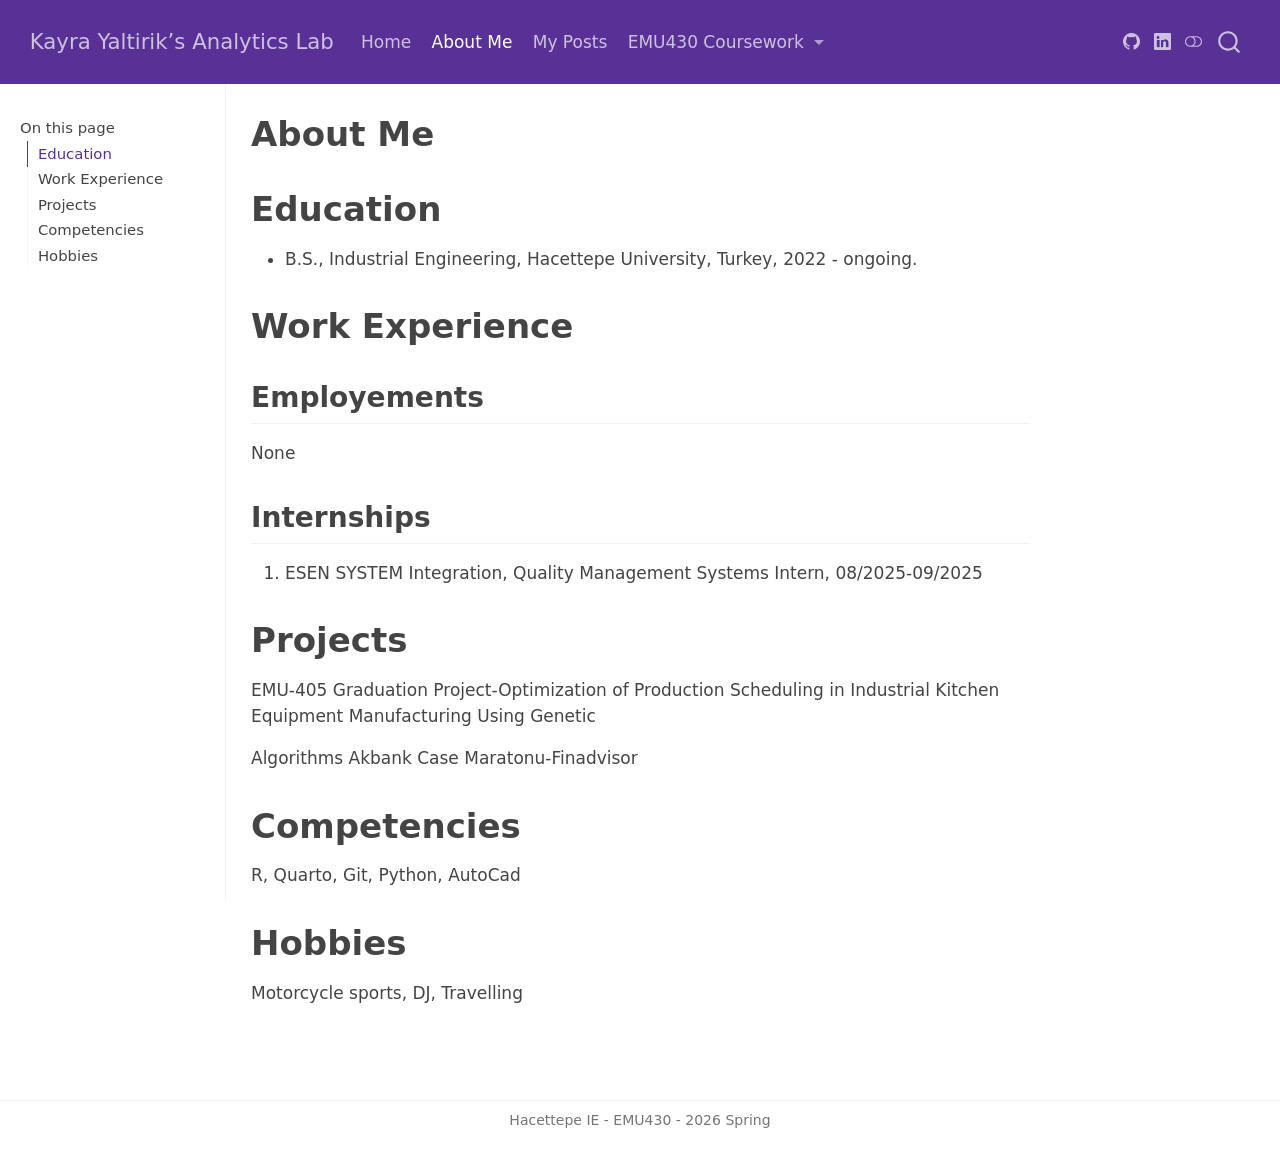
==== docs/about.html @ 05ad94b1 "değişiklik 1" ====
<!DOCTYPE html>
<html xmlns="http://www.w3.org/1999/xhtml" lang="en" xml:lang="en"><head>

<meta charset="utf-8">
<meta name="generator" content="quarto-1.9.27">

<meta name="viewport" content="width=device-width, initial-scale=1.0, user-scalable=yes">


<title>About Me – Kayra Yaltirik’s Analytics Lab</title>
<style>
/* Default styles provided by pandoc.
** See https://pandoc.org/MANUAL.html#variables-for-html for config info.
*/
code{white-space: pre-wrap;}
span.smallcaps{font-variant: small-caps;}
div.columns{display: flex; gap: min(4vw, 1.5em);}
div.column{flex: auto; overflow-x: auto;}
div.hanging-indent{margin-left: 1.5em; text-indent: -1.5em;}
ul.task-list{list-style: none;}
ul.task-list li input[type="checkbox"] {
  width: 0.8em;
  margin: 0 0.8em 0.2em -1em; /* quarto-specific, see https://github.com/quarto-dev/quarto-cli/issues/4556 */ 
  vertical-align: middle;
}
</style>


<script src="site_libs/quarto-nav/quarto-nav.js"></script>
<script src="site_libs/quarto-nav/headroom.min.js"></script>
<script src="site_libs/clipboard/clipboard.min.js"></script>
<script src="site_libs/quarto-search/autocomplete.umd.js"></script>
<script src="site_libs/quarto-search/fuse.min.js"></script>
<script src="site_libs/quarto-search/quarto-search.js"></script>
<meta name="quarto:offset" content="./">
<script src="site_libs/quarto-html/quarto.js" type="module"></script>
<script src="site_libs/quarto-html/tabsets/tabsets.js" type="module"></script>
<script src="site_libs/quarto-html/popper.min.js"></script>
<script src="site_libs/quarto-html/tippy.umd.min.js"></script>
<script src="site_libs/quarto-html/anchor.min.js"></script>
<link href="site_libs/quarto-html/tippy.css" rel="stylesheet">
<link href="site_libs/quarto-html/quarto-syntax-highlighting-adfb2833bc15652ec5881dc6381ea988.css" rel="stylesheet" class="quarto-color-scheme" id="quarto-text-highlighting-styles">
<link href="site_libs/quarto-html/quarto-syntax-highlighting-dark-60eb8141d3f50090c0f52d36a83ed331.css" rel="stylesheet" class="quarto-color-scheme quarto-color-alternate" id="quarto-text-highlighting-styles">
<link href="site_libs/quarto-html/quarto-syntax-highlighting-adfb2833bc15652ec5881dc6381ea988.css" rel="stylesheet" class="quarto-color-scheme-extra" id="quarto-text-highlighting-styles">
<script src="site_libs/bootstrap/bootstrap.min.js"></script>
<link href="site_libs/bootstrap/bootstrap-icons.css" rel="stylesheet">
<link href="site_libs/bootstrap/bootstrap-6598461ff1bf7084bf14536e9c45f7d7.min.css" rel="stylesheet" append-hash="true" class="quarto-color-scheme" id="quarto-bootstrap" data-mode="light">
<link href="site_libs/bootstrap/bootstrap-dark-7228469e8177cf19fa3481c50c5a92b0.min.css" rel="stylesheet" append-hash="true" class="quarto-color-scheme quarto-color-alternate" id="quarto-bootstrap" data-mode="dark">
<link href="site_libs/bootstrap/bootstrap-6598461ff1bf7084bf14536e9c45f7d7.min.css" rel="stylesheet" append-hash="true" class="quarto-color-scheme-extra" id="quarto-bootstrap" data-mode="light">
<script id="quarto-search-options" type="application/json">{
  "location": "navbar",
  "copy-button": false,
  "collapse-after": 3,
  "panel-placement": "end",
  "type": "overlay",
  "limit": 50,
  "keyboard-shortcut": [
    "f",
    "/",
    "s"
  ],
  "show-item-context": false,
  "language": {
    "search-no-results-text": "No results",
    "search-matching-documents-text": "matching documents",
    "search-copy-link-title": "Copy link to search",
    "search-hide-matches-text": "Hide additional matches",
    "search-more-match-text": "more match in this document",
    "search-more-matches-text": "more matches in this document",
    "search-clear-button-title": "Clear",
    "search-text-placeholder": "",
    "search-detached-cancel-button-title": "Cancel",
    "search-submit-button-title": "Submit",
    "search-label": "Search"
  }
}</script>


<link rel="stylesheet" href="styles.css">
</head>

<body class="docked nav-fixed quarto-light"><script id="quarto-html-before-body" type="application/javascript">
    const toggleBodyColorMode = (bsSheetEl) => {
      const mode = bsSheetEl.getAttribute("data-mode");
      const bodyEl = window.document.querySelector("body");
      if (mode === "dark") {
        bodyEl.classList.add("quarto-dark");
        bodyEl.classList.remove("quarto-light");
      } else {
        bodyEl.classList.add("quarto-light");
        bodyEl.classList.remove("quarto-dark");
      }
    }
    const toggleBodyColorPrimary = () => {
      const bsSheetEl = window.document.querySelector("link#quarto-bootstrap:not([rel=disabled-stylesheet])");
      if (bsSheetEl) {
        toggleBodyColorMode(bsSheetEl);
      }
    }
    const setColorSchemeToggle = (alternate) => {
      const toggles = window.document.querySelectorAll('.quarto-color-scheme-toggle');
      for (let i=0; i < toggles.length; i++) {
        const toggle = toggles[i];
        if (toggle) {
          if (alternate) {
            toggle.classList.add("alternate");
          } else {
            toggle.classList.remove("alternate");
          }
        }
      }
    };
    const toggleColorMode = (alternate) => {
      // Switch the stylesheets
      const primaryStylesheets = window.document.querySelectorAll('link.quarto-color-scheme:not(.quarto-color-alternate)');
      const alternateStylesheets = window.document.querySelectorAll('link.quarto-color-scheme.quarto-color-alternate');
      manageTransitions('#quarto-margin-sidebar .nav-link', false);
      if (alternate) {
        // note: dark is layered on light, we don't disable primary!
        enableStylesheet(alternateStylesheets);
        for (const sheetNode of alternateStylesheets) {
          if (sheetNode.id === "quarto-bootstrap") {
            toggleBodyColorMode(sheetNode);
          }
        }
      } else {
        disableStylesheet(alternateStylesheets);
        enableStylesheet(primaryStylesheets)
        toggleBodyColorPrimary();
      }
      manageTransitions('#quarto-margin-sidebar .nav-link', true);
      // Switch the toggles
      setColorSchemeToggle(alternate)
      // Hack to workaround the fact that safari doesn't
      // properly recolor the scrollbar when toggling (#1455)
      if (navigator.userAgent.indexOf('Safari') > 0 && navigator.userAgent.indexOf('Chrome') == -1) {
        manageTransitions("body", false);
        window.scrollTo(0, 1);
        setTimeout(() => {
          window.scrollTo(0, 0);
          manageTransitions("body", true);
        }, 40);
      }
    }
    const disableStylesheet = (stylesheets) => {
      for (let i=0; i < stylesheets.length; i++) {
        const stylesheet = stylesheets[i];
        stylesheet.rel = 'disabled-stylesheet';
      }
    }
    const enableStylesheet = (stylesheets) => {
      for (let i=0; i < stylesheets.length; i++) {
        const stylesheet = stylesheets[i];
        if(stylesheet.rel !== 'stylesheet') { // for Chrome, which will still FOUC without this check
          stylesheet.rel = 'stylesheet';
        }
      }
    }
    const manageTransitions = (selector, allowTransitions) => {
      const els = window.document.querySelectorAll(selector);
      for (let i=0; i < els.length; i++) {
        const el = els[i];
        if (allowTransitions) {
          el.classList.remove('notransition');
        } else {
          el.classList.add('notransition');
        }
      }
    }
    const isFileUrl = () => {
      return window.location.protocol === 'file:';
    }
    const hasAlternateSentinel = () => {
      let styleSentinel = getColorSchemeSentinel();
      if (styleSentinel !== null) {
        return styleSentinel === "alternate";
      } else {
        return false;
      }
    }
    const setStyleSentinel = (alternate) => {
      const value = alternate ? "alternate" : "default";
      if (!isFileUrl()) {
        window.localStorage.setItem("quarto-color-scheme", value);
      } else {
        localAlternateSentinel = value;
      }
    }
    const getColorSchemeSentinel = () => {
      if (!isFileUrl()) {
        const storageValue = window.localStorage.getItem("quarto-color-scheme");
        return storageValue != null ? storageValue : localAlternateSentinel;
      } else {
        return localAlternateSentinel;
      }
    }
    const toggleGiscusIfUsed = (isAlternate, darkModeDefault) => {
      const baseTheme = document.querySelector('#giscus-base-theme')?.value ?? 'light';
      const alternateTheme = document.querySelector('#giscus-alt-theme')?.value ?? 'dark';
      let newTheme = '';
      if(authorPrefersDark) {
        newTheme = isAlternate ? baseTheme : alternateTheme;
      } else {
        newTheme = isAlternate ? alternateTheme : baseTheme;
      }
      const changeGiscusTheme = () => {
        // From: https://github.com/giscus/giscus/issues/336
        const sendMessage = (message) => {
          const iframe = document.querySelector('iframe.giscus-frame');
          if (!iframe) return;
          iframe.contentWindow.postMessage({ giscus: message }, 'https://giscus.app');
        }
        sendMessage({
          setConfig: {
            theme: newTheme
          }
        });
      }
      const isGiscussLoaded = window.document.querySelector('iframe.giscus-frame') !== null;
      if (isGiscussLoaded) {
        changeGiscusTheme();
      }
    };
    const authorPrefersDark = false;
    const darkModeDefault = authorPrefersDark;
      document.querySelector('link#quarto-text-highlighting-styles.quarto-color-scheme-extra').rel = 'disabled-stylesheet';
      document.querySelector('link#quarto-bootstrap.quarto-color-scheme-extra').rel = 'disabled-stylesheet';
    let localAlternateSentinel = darkModeDefault ? 'alternate' : 'default';
    // Dark / light mode switch
    window.quartoToggleColorScheme = () => {
      // Read the current dark / light value
      let toAlternate = !hasAlternateSentinel();
      toggleColorMode(toAlternate);
      setStyleSentinel(toAlternate);
      toggleGiscusIfUsed(toAlternate, darkModeDefault);
      window.dispatchEvent(new Event('resize'));
    };
    // Switch to dark mode if need be
    if (hasAlternateSentinel()) {
      toggleColorMode(true);
    } else {
      toggleColorMode(false);
    }
  </script>

<div id="quarto-search-results"></div>
  <header id="quarto-header" class="headroom fixed-top">
    <nav class="navbar navbar-expand-lg " data-bs-theme="dark">
      <div class="navbar-container container-fluid">
      <div class="navbar-brand-container mx-auto">
    <a class="navbar-brand" href="./index.html">
    <span class="navbar-title">Kayra Yaltirik’s Analytics Lab</span>
    </a>
  </div>
            <div id="quarto-search" class="" title="Search"></div>
          <button class="navbar-toggler" type="button" data-bs-toggle="collapse" data-bs-target="#navbarCollapse" aria-controls="navbarCollapse" role="menu" aria-expanded="false" aria-label="Toggle navigation" onclick="if (window.quartoToggleHeadroom) { window.quartoToggleHeadroom(); }">
  <span class="navbar-toggler-icon"></span>
</button>
          <div class="collapse navbar-collapse" id="navbarCollapse">
            <ul class="navbar-nav navbar-nav-scroll me-auto">
  <li class="nav-item">
    <a class="nav-link" href="./index.html"> 
<span class="menu-text">Home</span></a>
  </li>  
  <li class="nav-item">
    <a class="nav-link active" href="./about.html" aria-current="page"> 
<span class="menu-text">About Me</span></a>
  </li>  
  <li class="nav-item">
    <a class="nav-link" href="./posts.html"> 
<span class="menu-text">My Posts</span></a>
  </li>  
  <li class="nav-item dropdown ">
    <a class="nav-link dropdown-toggle" href="#" id="nav-menu-emu430-coursework" role="link" data-bs-toggle="dropdown" aria-expanded="false">
 <span class="menu-text">EMU430 Coursework</span>
    </a>
    <ul class="dropdown-menu" aria-labelledby="nav-menu-emu430-coursework">    
        <li>
    <a class="dropdown-item" href="./assignments.html">
 <span class="dropdown-text">Assignments</span></a>
  </li>  
        <li>
    <a class="dropdown-item" href="./project.html">
 <span class="dropdown-text">Project</span></a>
  </li>  
    </ul>
  </li>
</ul>
          </div> <!-- /navcollapse -->
            <div class="quarto-navbar-tools tools-wide">
    <a href="https://github.com/kayrayltrk" title="" class="quarto-navigation-tool px-1" aria-label=""><i class="bi bi-github"></i></a>
    <a href="./www.linkedin.com/in/kayrayaltirik" title="" class="quarto-navigation-tool px-1" aria-label=""><i class="bi bi-linkedin"></i></a>
  <a href="" class="quarto-color-scheme-toggle quarto-navigation-tool  px-1" onclick="window.quartoToggleColorScheme(); return false;" title="Toggle dark mode"><i class="bi"></i></a>
</div>
      </div> <!-- /container-fluid -->
    </nav>
</header>
<!-- content -->
<div id="quarto-content" class="quarto-container page-columns page-rows-contents page-layout-article page-navbar">
<!-- sidebar -->
  <nav id="quarto-sidebar" class="sidebar collapse collapse-horizontal quarto-sidebar-collapse-item sidebar-navigation docked overflow-auto">
    <nav id="TOC" role="doc-toc" class="toc-active">
    <h2 id="toc-title">On this page</h2>
   
  <ul>
  <li><a href="#education" id="toc-education" class="nav-link active" data-scroll-target="#education">Education</a></li>
  <li><a href="#work-experience" id="toc-work-experience" class="nav-link" data-scroll-target="#work-experience">Work Experience</a>
  <ul class="collapse">
  <li><a href="#employements" id="toc-employements" class="nav-link" data-scroll-target="#employements">Employements</a></li>
  <li><a href="#internships" id="toc-internships" class="nav-link" data-scroll-target="#internships">Internships</a></li>
  </ul></li>
  <li><a href="#projects" id="toc-projects" class="nav-link" data-scroll-target="#projects">Projects</a></li>
  <li><a href="#competencies" id="toc-competencies" class="nav-link" data-scroll-target="#competencies">Competencies</a></li>
  <li><a href="#hobbies" id="toc-hobbies" class="nav-link" data-scroll-target="#hobbies">Hobbies</a></li>
  </ul>
</nav>
</nav>
<div id="quarto-sidebar-glass" class="quarto-sidebar-collapse-item" data-bs-toggle="collapse" data-bs-target=".quarto-sidebar-collapse-item"></div>
<!-- margin-sidebar -->
    <div id="quarto-margin-sidebar" class="sidebar margin-sidebar zindex-bottom">
    </div>
<!-- main -->
<main class="content" id="quarto-document-content">


<header id="title-block-header" class="quarto-title-block default">
<div class="quarto-title">
<h1 class="title">About Me</h1>
</div>



<div class="quarto-title-meta">

    
  
    
  </div>
  


</header>


<section id="education" class="level1">
<h1>Education</h1>
<ul>
<li>B.S., Industrial Engineering, Hacettepe University, Turkey, 2022 - ongoing.</li>
</ul>
</section>
<section id="work-experience" class="level1">
<h1>Work Experience</h1>
<section id="employements" class="level2">
<h2 class="anchored" data-anchor-id="employements">Employements</h2>
<p>None</p>
</section>
<section id="internships" class="level2">
<h2 class="anchored" data-anchor-id="internships">Internships</h2>
<ol type="1">
<li>ESEN SYSTEM Integration, Quality Management Systems Intern, 08/2025-09/2025</li>
</ol>
</section>
</section>
<section id="projects" class="level1">
<h1>Projects</h1>
<p>EMU-405 Graduation Project-Optimization of Production Scheduling in Industrial Kitchen Equipment Manufacturing Using Genetic</p>
<p>Algorithms Akbank Case Maratonu-Finadvisor</p>
</section>
<section id="competencies" class="level1">
<h1>Competencies</h1>
<p>R, Quarto, Git, Python, AutoCad</p>
</section>
<section id="hobbies" class="level1">
<h1>Hobbies</h1>
<p>Motorcycle sports, DJ, Travelling</p>


</section>

<a onclick="window.scrollTo(0, 0); return false;" role="button" id="quarto-back-to-top"><i class="bi bi-arrow-up"></i> Back to top</a></main> <!-- /main -->
<script id="quarto-html-after-body" type="application/javascript">
  window.document.addEventListener("DOMContentLoaded", function (event) {
    // Ensure there is a toggle, if there isn't float one in the top right
    if (window.document.querySelector('.quarto-color-scheme-toggle') === null) {
      const a = window.document.createElement('a');
      a.classList.add('top-right');
      a.classList.add('quarto-color-scheme-toggle');
      a.href = "";
      a.onclick = function() { try { window.quartoToggleColorScheme(); } catch {} return false; };
      const i = window.document.createElement("i");
      i.classList.add('bi');
      a.appendChild(i);
      window.document.body.appendChild(a);
    }
    setColorSchemeToggle(hasAlternateSentinel())
    const icon = "";
    const anchorJS = new window.AnchorJS();
    anchorJS.options = {
      placement: 'right',
      icon: icon
    };
    anchorJS.add('.anchored');
    const isCodeAnnotation = (el) => {
      for (const clz of el.classList) {
        if (clz.startsWith('code-annotation-')) {                     
          return true;
        }
      }
      return false;
    }
    const onCopySuccess = function(e) {
      // button target
      const button = e.trigger;
      // don't keep focus
      button.blur();
      // flash "checked"
      button.classList.add('code-copy-button-checked');
      var currentTitle = button.getAttribute("title");
      button.setAttribute("title", "Copied!");
      let tooltip;
      if (window.bootstrap) {
        button.setAttribute("data-bs-toggle", "tooltip");
        button.setAttribute("data-bs-placement", "left");
        button.setAttribute("data-bs-title", "Copied!");
        tooltip = new bootstrap.Tooltip(button, 
          { trigger: "manual", 
            customClass: "code-copy-button-tooltip",
            offset: [0, -8]});
        tooltip.show();    
      }
      setTimeout(function() {
        if (tooltip) {
          tooltip.hide();
          button.removeAttribute("data-bs-title");
          button.removeAttribute("data-bs-toggle");
          button.removeAttribute("data-bs-placement");
        }
        button.setAttribute("title", currentTitle);
        button.classList.remove('code-copy-button-checked');
      }, 1000);
      // clear code selection
      e.clearSelection();
    }
    const getTextToCopy = function(trigger) {
      const outerScaffold = trigger.parentElement.cloneNode(true);
      const codeEl = outerScaffold.querySelector('code');
      for (const childEl of codeEl.children) {
        if (isCodeAnnotation(childEl)) {
          childEl.remove();
        }
      }
      return codeEl.innerText;
    }
    const clipboard = new window.ClipboardJS('.code-copy-button:not([data-in-quarto-modal])', {
      text: getTextToCopy
    });
    clipboard.on('success', onCopySuccess);
    if (window.document.getElementById('quarto-embedded-source-code-modal')) {
      const clipboardModal = new window.ClipboardJS('.code-copy-button[data-in-quarto-modal]', {
        text: getTextToCopy,
        container: window.document.getElementById('quarto-embedded-source-code-modal')
      });
      clipboardModal.on('success', onCopySuccess);
    }
      var localhostRegex = new RegExp(/^(?:http|https):\/\/localhost\:?[0-9]*\//);
      var mailtoRegex = new RegExp(/^mailto:/);
        var filterRegex = new RegExp('/' + window.location.host + '/');
      var isInternal = (href) => {
          return filterRegex.test(href) || localhostRegex.test(href) || mailtoRegex.test(href);
      }
      // Inspect non-navigation links and adorn them if external
     var links = window.document.querySelectorAll('a[href]:not(.nav-link):not(.navbar-brand):not(.toc-action):not(.sidebar-link):not(.sidebar-item-toggle):not(.pagination-link):not(.no-external):not([aria-hidden]):not(.dropdown-item):not(.quarto-navigation-tool):not(.about-link)');
      for (var i=0; i<links.length; i++) {
        const link = links[i];
        if (!isInternal(link.href)) {
          // undo the damage that might have been done by quarto-nav.js in the case of
          // links that we want to consider external
          if (link.dataset.originalHref !== undefined) {
            link.href = link.dataset.originalHref;
          }
        }
      }
    function tippyHover(el, contentFn, onTriggerFn, onUntriggerFn) {
      const config = {
        allowHTML: true,
        maxWidth: 500,
        delay: 100,
        arrow: false,
        appendTo: function(el) {
            return el.parentElement;
        },
        interactive: true,
        interactiveBorder: 10,
        theme: 'quarto',
        placement: 'bottom-start',
      };
      if (contentFn) {
        config.content = contentFn;
      }
      if (onTriggerFn) {
        config.onTrigger = onTriggerFn;
      }
      if (onUntriggerFn) {
        config.onUntrigger = onUntriggerFn;
      }
      window.tippy(el, config); 
    }
    const noterefs = window.document.querySelectorAll('a[role="doc-noteref"]');
    for (var i=0; i<noterefs.length; i++) {
      const ref = noterefs[i];
      tippyHover(ref, function() {
        // use id or data attribute instead here
        let href = ref.getAttribute('data-footnote-href') || ref.getAttribute('href');
        try { href = new URL(href).hash; } catch {}
        const id = href.replace(/^#\/?/, "");
        const note = window.document.getElementById(id);
        if (note) {
          return note.innerHTML;
        } else {
          return "";
        }
      });
    }
    const xrefs = window.document.querySelectorAll('a.quarto-xref');
    const processXRef = (id, note) => {
      // Strip column container classes
      const stripColumnClz = (el) => {
        el.classList.remove("page-full", "page-columns");
        if (el.children) {
          for (const child of el.children) {
            stripColumnClz(child);
          }
        }
      }
      stripColumnClz(note)
      if (id === null || id.startsWith('sec-')) {
        // Special case sections, only their first couple elements
        const container = document.createElement("div");
        if (note.children && note.children.length > 2) {
          container.appendChild(note.children[0].cloneNode(true));
          for (let i = 1; i < note.children.length; i++) {
            const child = note.children[i];
            if (child.tagName === "P" && child.innerText === "") {
              continue;
            } else {
              container.appendChild(child.cloneNode(true));
              break;
            }
          }
          if (window.Quarto?.typesetMath) {
            window.Quarto.typesetMath(container);
          }
          return container.innerHTML
        } else {
          if (window.Quarto?.typesetMath) {
            window.Quarto.typesetMath(note);
          }
          return note.innerHTML;
        }
      } else {
        // Remove any anchor links if they are present
        const anchorLink = note.querySelector('a.anchorjs-link');
        if (anchorLink) {
          anchorLink.remove();
        }
        if (window.Quarto?.typesetMath) {
          window.Quarto.typesetMath(note);
        }
        if (note.classList.contains("callout")) {
          return note.outerHTML;
        } else {
          return note.innerHTML;
        }
      }
    }
    for (var i=0; i<xrefs.length; i++) {
      const xref = xrefs[i];
      tippyHover(xref, undefined, function(instance) {
        instance.disable();
        let url = xref.getAttribute('href');
        let hash = undefined; 
        if (url.startsWith('#')) {
          hash = url;
        } else {
          try { hash = new URL(url).hash; } catch {}
        }
        if (hash) {
          const id = hash.replace(/^#\/?/, "");
          const note = window.document.getElementById(id);
          if (note !== null) {
            try {
              const html = processXRef(id, note.cloneNode(true));
              instance.setContent(html);
            } finally {
              instance.enable();
              instance.show();
            }
          } else {
            // See if we can fetch this
            fetch(url.split('#')[0])
            .then(res => res.text())
            .then(html => {
              const parser = new DOMParser();
              const htmlDoc = parser.parseFromString(html, "text/html");
              const note = htmlDoc.getElementById(id);
              if (note !== null) {
                const html = processXRef(id, note);
                instance.setContent(html);
              } 
            }).finally(() => {
              instance.enable();
              instance.show();
            });
          }
        } else {
          // See if we can fetch a full url (with no hash to target)
          // This is a special case and we should probably do some content thinning / targeting
          fetch(url)
          .then(res => res.text())
          .then(html => {
            const parser = new DOMParser();
            const htmlDoc = parser.parseFromString(html, "text/html");
            const note = htmlDoc.querySelector('main.content');
            if (note !== null) {
              // This should only happen for chapter cross references
              // (since there is no id in the URL)
              // remove the first header
              if (note.children.length > 0 && note.children[0].tagName === "HEADER") {
                note.children[0].remove();
              }
              const html = processXRef(null, note);
              instance.setContent(html);
            } 
          }).finally(() => {
            instance.enable();
            instance.show();
          });
        }
      }, function(instance) {
      });
    }
        let selectedAnnoteEl;
        const selectorForAnnotation = ( cell, annotation) => {
          let cellAttr = 'data-code-cell="' + cell + '"';
          let lineAttr = 'data-code-annotation="' +  annotation + '"';
          const selector = 'span[' + cellAttr + '][' + lineAttr + ']';
          return selector;
        }
        const selectCodeLines = (annoteEl) => {
          const doc = window.document;
          const targetCell = annoteEl.getAttribute("data-target-cell");
          const targetAnnotation = annoteEl.getAttribute("data-target-annotation");
          const annoteSpan = window.document.querySelector(selectorForAnnotation(targetCell, targetAnnotation));
          const lines = annoteSpan.getAttribute("data-code-lines").split(",");
          const lineIds = lines.map((line) => {
            return targetCell + "-" + line;
          })
          let top = null;
          let height = null;
          let parent = null;
          if (lineIds.length > 0) {
              //compute the position of the single el (top and bottom and make a div)
              const el = window.document.getElementById(lineIds[0]);
              top = el.offsetTop;
              height = el.offsetHeight;
              parent = el.parentElement.parentElement;
            if (lineIds.length > 1) {
              const lastEl = window.document.getElementById(lineIds[lineIds.length - 1]);
              const bottom = lastEl.offsetTop + lastEl.offsetHeight;
              height = bottom - top;
            }
            if (top !== null && height !== null && parent !== null) {
              // cook up a div (if necessary) and position it 
              let div = window.document.getElementById("code-annotation-line-highlight");
              if (div === null) {
                div = window.document.createElement("div");
                div.setAttribute("id", "code-annotation-line-highlight");
                div.style.position = 'absolute';
                parent.appendChild(div);
              }
              div.style.top = top - 2 + "px";
              div.style.height = height + 4 + "px";
              div.style.left = 0;
              let gutterDiv = window.document.getElementById("code-annotation-line-highlight-gutter");
              if (gutterDiv === null) {
                gutterDiv = window.document.createElement("div");
                gutterDiv.setAttribute("id", "code-annotation-line-highlight-gutter");
                gutterDiv.style.position = 'absolute';
                const codeCell = window.document.getElementById(targetCell);
                const gutter = codeCell.querySelector('.code-annotation-gutter');
                gutter.appendChild(gutterDiv);
              }
              gutterDiv.style.top = top - 2 + "px";
              gutterDiv.style.height = height + 4 + "px";
            }
            selectedAnnoteEl = annoteEl;
          }
        };
        const unselectCodeLines = () => {
          const elementsIds = ["code-annotation-line-highlight", "code-annotation-line-highlight-gutter"];
          elementsIds.forEach((elId) => {
            const div = window.document.getElementById(elId);
            if (div) {
              div.remove();
            }
          });
          selectedAnnoteEl = undefined;
        };
          // Handle positioning of the toggle
      window.addEventListener(
        "resize",
        throttle(() => {
          elRect = undefined;
          if (selectedAnnoteEl) {
            selectCodeLines(selectedAnnoteEl);
          }
        }, 10)
      );
      function throttle(fn, ms) {
      let throttle = false;
      let timer;
        return (...args) => {
          if(!throttle) { // first call gets through
              fn.apply(this, args);
              throttle = true;
          } else { // all the others get throttled
              if(timer) clearTimeout(timer); // cancel #2
              timer = setTimeout(() => {
                fn.apply(this, args);
                timer = throttle = false;
              }, ms);
          }
        };
      }
        // Attach click handler to the DT
        const annoteDls = window.document.querySelectorAll('dt[data-target-cell]');
        for (const annoteDlNode of annoteDls) {
          annoteDlNode.addEventListener('click', (event) => {
            const clickedEl = event.target;
            if (clickedEl !== selectedAnnoteEl) {
              unselectCodeLines();
              const activeEl = window.document.querySelector('dt[data-target-cell].code-annotation-active');
              if (activeEl) {
                activeEl.classList.remove('code-annotation-active');
              }
              selectCodeLines(clickedEl);
              clickedEl.classList.add('code-annotation-active');
            } else {
              // Unselect the line
              unselectCodeLines();
              clickedEl.classList.remove('code-annotation-active');
            }
          });
        }
    const findCites = (el) => {
      const parentEl = el.parentElement;
      if (parentEl) {
        const cites = parentEl.dataset.cites;
        if (cites) {
          return {
            el,
            cites: cites.split(' ')
          };
        } else {
          return findCites(el.parentElement)
        }
      } else {
        return undefined;
      }
    };
    var bibliorefs = window.document.querySelectorAll('a[role="doc-biblioref"]');
    for (var i=0; i<bibliorefs.length; i++) {
      const ref = bibliorefs[i];
      const citeInfo = findCites(ref);
      if (citeInfo) {
        tippyHover(citeInfo.el, function() {
          var popup = window.document.createElement('div');
          citeInfo.cites.forEach(function(cite) {
            var citeDiv = window.document.createElement('div');
            citeDiv.classList.add('hanging-indent');
            citeDiv.classList.add('csl-entry');
            var biblioDiv = window.document.getElementById('ref-' + cite);
            if (biblioDiv) {
              citeDiv.innerHTML = biblioDiv.innerHTML;
            }
            popup.appendChild(citeDiv);
          });
          return popup.innerHTML;
        });
      }
    }
  });
  </script>
</div> <!-- /content -->
<footer class="footer">
  <div class="nav-footer">
    <div class="nav-footer-left">
      &nbsp;
    </div>   
    <div class="nav-footer-center">
<p>Hacettepe IE - EMU430 - 2026 Spring</p>
</div>
    <div class="nav-footer-right">
      &nbsp;
    </div>
  </div>
</footer>




</body></html>
---- docs/site_libs/quarto-html/quarto-syntax-highlighting-adfb2833bc15652ec5881dc6381ea988.css ----
/* quarto syntax highlight colors */
:root {
  --quarto-hl-ot-color: #003B4F;
  --quarto-hl-at-color: #657422;
  --quarto-hl-ss-color: #20794D;
  --quarto-hl-an-color: #5E5E5E;
  --quarto-hl-fu-color: #4758AB;
  --quarto-hl-st-color: #20794D;
  --quarto-hl-cf-color: #003B4F;
  --quarto-hl-op-color: #5E5E5E;
  --quarto-hl-er-color: #AD0000;
  --quarto-hl-bn-color: #AD0000;
  --quarto-hl-al-color: #AD0000;
  --quarto-hl-va-color: #111111;
  --quarto-hl-bu-color: inherit;
  --quarto-hl-ex-color: inherit;
  --quarto-hl-pp-color: #AD0000;
  --quarto-hl-in-color: #5E5E5E;
  --quarto-hl-vs-color: #20794D;
  --quarto-hl-wa-color: #5E5E5E;
  --quarto-hl-do-color: #5E5E5E;
  --quarto-hl-im-color: #00769E;
  --quarto-hl-ch-color: #20794D;
  --quarto-hl-dt-color: #AD0000;
  --quarto-hl-fl-color: #AD0000;
  --quarto-hl-co-color: #5E5E5E;
  --quarto-hl-cv-color: #5E5E5E;
  --quarto-hl-cn-color: #8f5902;
  --quarto-hl-sc-color: #5E5E5E;
  --quarto-hl-dv-color: #AD0000;
  --quarto-hl-kw-color: #003B4F;
}

/* other quarto variables */
:root {
  --quarto-font-monospace: SFMono-Regular, Menlo, Monaco, Consolas, "Liberation Mono", "Courier New", monospace;
}

/* syntax highlight based on Pandoc's rules */
pre > code.sourceCode > span {
  color: #003B4F;
}

code.sourceCode > span {
  color: #003B4F;
}

div.sourceCode,
div.sourceCode pre.sourceCode {
  color: #003B4F;
}

/* Normal */
code span {
  color: #003B4F;
}

/* Alert */
code span.al {
  color: #AD0000;
  font-style: inherit;
}

/* Annotation */
code span.an {
  color: #5E5E5E;
  font-style: inherit;
}

/* Attribute */
code span.at {
  color: #657422;
  font-style: inherit;
}

/* BaseN */
code span.bn {
  color: #AD0000;
  font-style: inherit;
}

/* BuiltIn */
code span.bu {
  font-style: inherit;
}

/* ControlFlow */
code span.cf {
  color: #003B4F;
  font-weight: bold;
  font-style: inherit;
}

/* Char */
code span.ch {
  color: #20794D;
  font-style: inherit;
}

/* Constant */
code span.cn {
  color: #8f5902;
  font-style: inherit;
}

/* Comment */
code span.co {
  color: #5E5E5E;
  font-style: inherit;
}

/* CommentVar */
code span.cv {
  color: #5E5E5E;
  font-style: italic;
}

/* Documentation */
code span.do {
  color: #5E5E5E;
  font-style: italic;
}

/* DataType */
code span.dt {
  color: #AD0000;
  font-style: inherit;
}

/* DecVal */
code span.dv {
  color: #AD0000;
  font-style: inherit;
}

/* Error */
code span.er {
  color: #AD0000;
  font-style: inherit;
}

/* Extension */
code span.ex {
  font-style: inherit;
}

/* Float */
code span.fl {
  color: #AD0000;
  font-style: inherit;
}

/* Function */
code span.fu {
  color: #4758AB;
  font-style: inherit;
}

/* Import */
code span.im {
  color: #00769E;
  font-style: inherit;
}

/* Information */
code span.in {
  color: #5E5E5E;
  font-style: inherit;
}

/* Keyword */
code span.kw {
  color: #003B4F;
  font-weight: bold;
  font-style: inherit;
}

/* Operator */
code span.op {
  color: #5E5E5E;
  font-style: inherit;
}

/* Other */
code span.ot {
  color: #003B4F;
  font-style: inherit;
}

/* Preprocessor */
code span.pp {
  color: #AD0000;
  font-style: inherit;
}

/* SpecialChar */
code span.sc {
  color: #5E5E5E;
  font-style: inherit;
}

/* SpecialString */
code span.ss {
  color: #20794D;
  font-style: inherit;
}

/* String */
code span.st {
  color: #20794D;
  font-style: inherit;
}

/* Variable */
code span.va {
  color: #111111;
  font-style: inherit;
}

/* VerbatimString */
code span.vs {
  color: #20794D;
  font-style: inherit;
}

/* Warning */
code span.wa {
  color: #5E5E5E;
  font-style: italic;
}

.prevent-inlining {
  content: "</";
}

/*# sourceMappingURL=ebc7f0219d9b8e6557611684f7d3a6ee.css.map */
---- docs/site_libs/quarto-html/quarto-syntax-highlighting-dark-60eb8141d3f50090c0f52d36a83ed331.css ----
/* quarto syntax highlight colors */
:root {
  --quarto-hl-al-color: #f07178;
  --quarto-hl-an-color: #d4d0ab;
  --quarto-hl-at-color: #00e0e0;
  --quarto-hl-bn-color: #d4d0ab;
  --quarto-hl-bu-color: #abe338;
  --quarto-hl-ch-color: #abe338;
  --quarto-hl-co-color: #f8f8f2;
  --quarto-hl-cv-color: #ffd700;
  --quarto-hl-cn-color: #ffd700;
  --quarto-hl-cf-color: #ffa07a;
  --quarto-hl-dt-color: #ffa07a;
  --quarto-hl-dv-color: #d4d0ab;
  --quarto-hl-do-color: #f8f8f2;
  --quarto-hl-er-color: #f07178;
  --quarto-hl-ex-color: #00e0e0;
  --quarto-hl-fl-color: #d4d0ab;
  --quarto-hl-fu-color: #ffa07a;
  --quarto-hl-im-color: #abe338;
  --quarto-hl-in-color: #d4d0ab;
  --quarto-hl-kw-color: #ffa07a;
  --quarto-hl-op-color: #ffa07a;
  --quarto-hl-ot-color: #00e0e0;
  --quarto-hl-pp-color: #dcc6e0;
  --quarto-hl-re-color: #00e0e0;
  --quarto-hl-sc-color: #abe338;
  --quarto-hl-ss-color: #abe338;
  --quarto-hl-st-color: #abe338;
  --quarto-hl-va-color: #00e0e0;
  --quarto-hl-vs-color: #abe338;
  --quarto-hl-wa-color: #dcc6e0;
}

/* other quarto variables */
:root {
  --quarto-font-monospace: SFMono-Regular, Menlo, Monaco, Consolas, "Liberation Mono", "Courier New", monospace;
}

/* syntax highlight based on Pandoc's rules */
pre > code.sourceCode > span {
  color: #f8f8f2;
}

code.sourceCode > span {
  color: #f8f8f2;
}

div.sourceCode,
div.sourceCode pre.sourceCode {
  color: #f8f8f2;
}

/* Normal */
code span {
  color: #f8f8f2;
}

/* Alert */
code span.al {
  color: #f07178;
}

/* Annotation */
code span.an {
  color: #d4d0ab;
}

/* Attribute */
code span.at {
  color: #00e0e0;
}

/* BaseN */
code span.bn {
  color: #d4d0ab;
}

/* BuiltIn */
code span.bu {
  color: #abe338;
}

/* ControlFlow */
code span.cf {
  font-weight: bold;
  color: #ffa07a;
}

/* Char */
code span.ch {
  color: #abe338;
}

/* Constant */
code span.cn {
  color: #ffd700;
}

/* Comment */
code span.co {
  font-style: italic;
  color: #f8f8f2;
}

/* CommentVar */
code span.cv {
  color: #ffd700;
}

/* Documentation */
code span.do {
  color: #f8f8f2;
}

/* DataType */
code span.dt {
  color: #ffa07a;
}

/* DecVal */
code span.dv {
  color: #d4d0ab;
}

/* Error */
code span.er {
  color: #f07178;
  text-decoration: underline;
}

/* Extension */
code span.ex {
  font-weight: bold;
  color: #00e0e0;
}

/* Float */
code span.fl {
  color: #d4d0ab;
}

/* Function */
code span.fu {
  color: #ffa07a;
}

/* Import */
code span.im {
  color: #abe338;
}

/* Information */
code span.in {
  color: #d4d0ab;
}

/* Keyword */
code span.kw {
  font-weight: bold;
  color: #ffa07a;
}

/* Operator */
code span.op {
  color: #ffa07a;
}

/* Other */
code span.ot {
  color: #00e0e0;
}

/* Preprocessor */
code span.pp {
  color: #dcc6e0;
}

/* RegionMarker */
code span.re {
  background-color: #f8f8f2;
  color: #00e0e0;
}

/* SpecialChar */
code span.sc {
  color: #abe338;
}

/* SpecialString */
code span.ss {
  color: #abe338;
}

/* String */
code span.st {
  color: #abe338;
}

/* Variable */
code span.va {
  color: #00e0e0;
}

/* VerbatimString */
code span.vs {
  color: #abe338;
}

/* Warning */
code span.wa {
  color: #dcc6e0;
}

.prevent-inlining {
  content: "</";
}

/*# sourceMappingURL=60089e63cd536036ee35413fae78be49.css.map */
---- docs/site_libs/quarto-html/quarto-syntax-highlighting-adfb2833bc15652ec5881dc6381ea988.css ----
/* quarto syntax highlight colors */
:root {
  --quarto-hl-ot-color: #003B4F;
  --quarto-hl-at-color: #657422;
  --quarto-hl-ss-color: #20794D;
  --quarto-hl-an-color: #5E5E5E;
  --quarto-hl-fu-color: #4758AB;
  --quarto-hl-st-color: #20794D;
  --quarto-hl-cf-color: #003B4F;
  --quarto-hl-op-color: #5E5E5E;
  --quarto-hl-er-color: #AD0000;
  --quarto-hl-bn-color: #AD0000;
  --quarto-hl-al-color: #AD0000;
  --quarto-hl-va-color: #111111;
  --quarto-hl-bu-color: inherit;
  --quarto-hl-ex-color: inherit;
  --quarto-hl-pp-color: #AD0000;
  --quarto-hl-in-color: #5E5E5E;
  --quarto-hl-vs-color: #20794D;
  --quarto-hl-wa-color: #5E5E5E;
  --quarto-hl-do-color: #5E5E5E;
  --quarto-hl-im-color: #00769E;
  --quarto-hl-ch-color: #20794D;
  --quarto-hl-dt-color: #AD0000;
  --quarto-hl-fl-color: #AD0000;
  --quarto-hl-co-color: #5E5E5E;
  --quarto-hl-cv-color: #5E5E5E;
  --quarto-hl-cn-color: #8f5902;
  --quarto-hl-sc-color: #5E5E5E;
  --quarto-hl-dv-color: #AD0000;
  --quarto-hl-kw-color: #003B4F;
}

/* other quarto variables */
:root {
  --quarto-font-monospace: SFMono-Regular, Menlo, Monaco, Consolas, "Liberation Mono", "Courier New", monospace;
}

/* syntax highlight based on Pandoc's rules */
pre > code.sourceCode > span {
  color: #003B4F;
}

code.sourceCode > span {
  color: #003B4F;
}

div.sourceCode,
div.sourceCode pre.sourceCode {
  color: #003B4F;
}

/* Normal */
code span {
  color: #003B4F;
}

/* Alert */
code span.al {
  color: #AD0000;
  font-style: inherit;
}

/* Annotation */
code span.an {
  color: #5E5E5E;
  font-style: inherit;
}

/* Attribute */
code span.at {
  color: #657422;
  font-style: inherit;
}

/* BaseN */
code span.bn {
  color: #AD0000;
  font-style: inherit;
}

/* BuiltIn */
code span.bu {
  font-style: inherit;
}

/* ControlFlow */
code span.cf {
  color: #003B4F;
  font-weight: bold;
  font-style: inherit;
}

/* Char */
code span.ch {
  color: #20794D;
  font-style: inherit;
}

/* Constant */
code span.cn {
  color: #8f5902;
  font-style: inherit;
}

/* Comment */
code span.co {
  color: #5E5E5E;
  font-style: inherit;
}

/* CommentVar */
code span.cv {
  color: #5E5E5E;
  font-style: italic;
}

/* Documentation */
code span.do {
  color: #5E5E5E;
  font-style: italic;
}

/* DataType */
code span.dt {
  color: #AD0000;
  font-style: inherit;
}

/* DecVal */
code span.dv {
  color: #AD0000;
  font-style: inherit;
}

/* Error */
code span.er {
  color: #AD0000;
  font-style: inherit;
}

/* Extension */
code span.ex {
  font-style: inherit;
}

/* Float */
code span.fl {
  color: #AD0000;
  font-style: inherit;
}

/* Function */
code span.fu {
  color: #4758AB;
  font-style: inherit;
}

/* Import */
code span.im {
  color: #00769E;
  font-style: inherit;
}

/* Information */
code span.in {
  color: #5E5E5E;
  font-style: inherit;
}

/* Keyword */
code span.kw {
  color: #003B4F;
  font-weight: bold;
  font-style: inherit;
}

/* Operator */
code span.op {
  color: #5E5E5E;
  font-style: inherit;
}

/* Other */
code span.ot {
  color: #003B4F;
  font-style: inherit;
}

/* Preprocessor */
code span.pp {
  color: #AD0000;
  font-style: inherit;
}

/* SpecialChar */
code span.sc {
  color: #5E5E5E;
  font-style: inherit;
}

/* SpecialString */
code span.ss {
  color: #20794D;
  font-style: inherit;
}

/* String */
code span.st {
  color: #20794D;
  font-style: inherit;
}

/* Variable */
code span.va {
  color: #111111;
  font-style: inherit;
}

/* VerbatimString */
code span.vs {
  color: #20794D;
  font-style: inherit;
}

/* Warning */
code span.wa {
  color: #5E5E5E;
  font-style: italic;
}

.prevent-inlining {
  content: "</";
}

/*# sourceMappingURL=ebc7f0219d9b8e6557611684f7d3a6ee.css.map */
---- docs/styles.css ----
/* css styles */
.navbar {
    background-color: ##000000 !important;
}
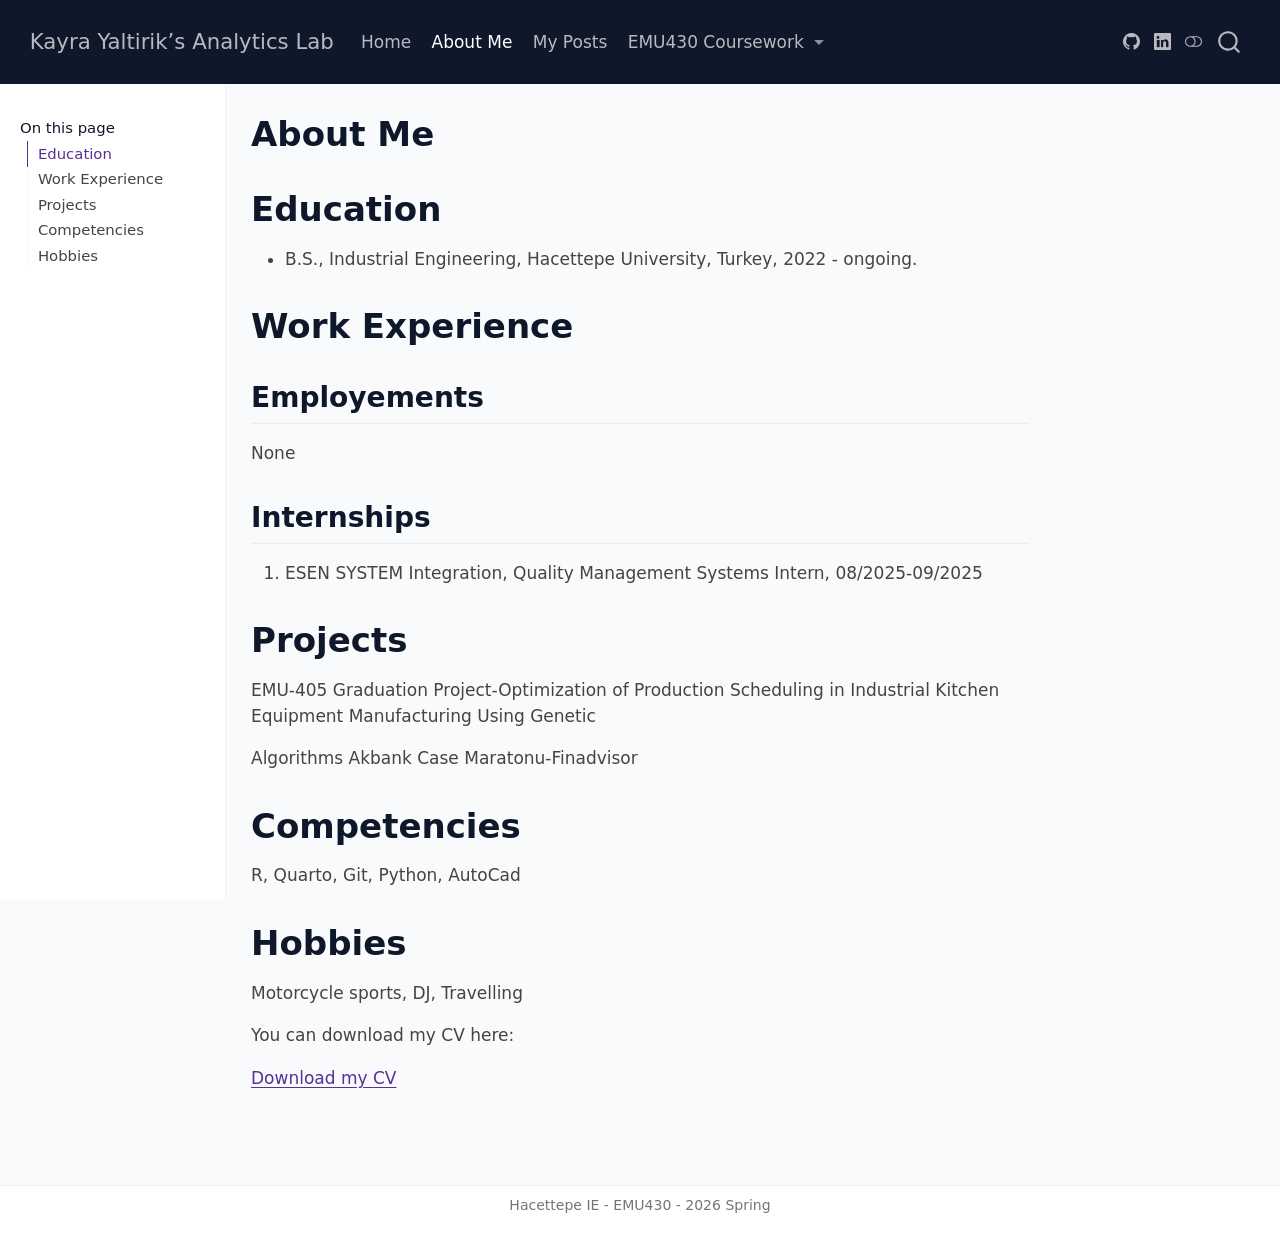
==== commit 8cfe165d: "cv" ====
--- a/docs/about.html
+++ b/docs/about.html
@@ -373,6 +373,10 @@
 <section id="hobbies" class="level1">
 <h1>Hobbies</h1>
 <p>Motorcycle sports, DJ, Travelling</p>
+<p>
+</p><p>You can download my CV here:</p>
+<a href="cv.pdf" target="_blank">Download my CV</a>
+<p></p>
 
 
 </section>
--- a/docs/site_libs/quarto-html/tippy.css
+++ b/docs/site_libs/quarto-html/tippy.css
@@ -0,0 +1 @@
+.tippy-box[data-animation=fade][data-state=hidden]{opacity:0}[data-tippy-root]{max-width:calc(100vw - 10px)}.tippy-box{position:relative;background-color:#333;color:#fff;border-radius:4px;font-size:14px;line-height:1.4;white-space:normal;outline:0;transition-property:transform,visibility,opacity}.tippy-box[data-placement^=top]>.tippy-arrow{bottom:0}.tippy-box[data-placement^=top]>.tippy-arrow:before{bottom:-7px;left:0;border-width:8px 8px 0;border-top-color:initial;transform-origin:center top}.tippy-box[data-placement^=bottom]>.tippy-arrow{top:0}.tippy-box[data-placement^=bottom]>.tippy-arrow:before{top:-7px;left:0;border-width:0 8px 8px;border-bottom-color:initial;transform-origin:center bottom}.tippy-box[data-placement^=left]>.tippy-arrow{right:0}.tippy-box[data-placement^=left]>.tippy-arrow:before{border-width:8px 0 8px 8px;border-left-color:initial;right:-7px;transform-origin:center left}.tippy-box[data-placement^=right]>.tippy-arrow{left:0}.tippy-box[data-placement^=right]>.tippy-arrow:before{left:-7px;border-width:8px 8px 8px 0;border-right-color:initial;transform-origin:center right}.tippy-box[data-inertia][data-state=visible]{transition-timing-function:cubic-bezier(.54,1.5,.38,1.11)}.tippy-arrow{width:16px;height:16px;color:#333}.tippy-arrow:before{content:"";position:absolute;border-color:transparent;border-style:solid}.tippy-content{position:relative;padding:5px 9px;z-index:1}
--- a/docs/styles.css
+++ b/docs/styles.css
@@ -1,4 +1,11 @@
-/* css styles */
 .navbar {
-    background-color: ##000000 !important;
+    background-color: #0f172a !important;
+}
+
+h1, h2, h3 {
+    color: #0f172a;
+}
+
+body {
+    background-color: #f8fafc;
 }
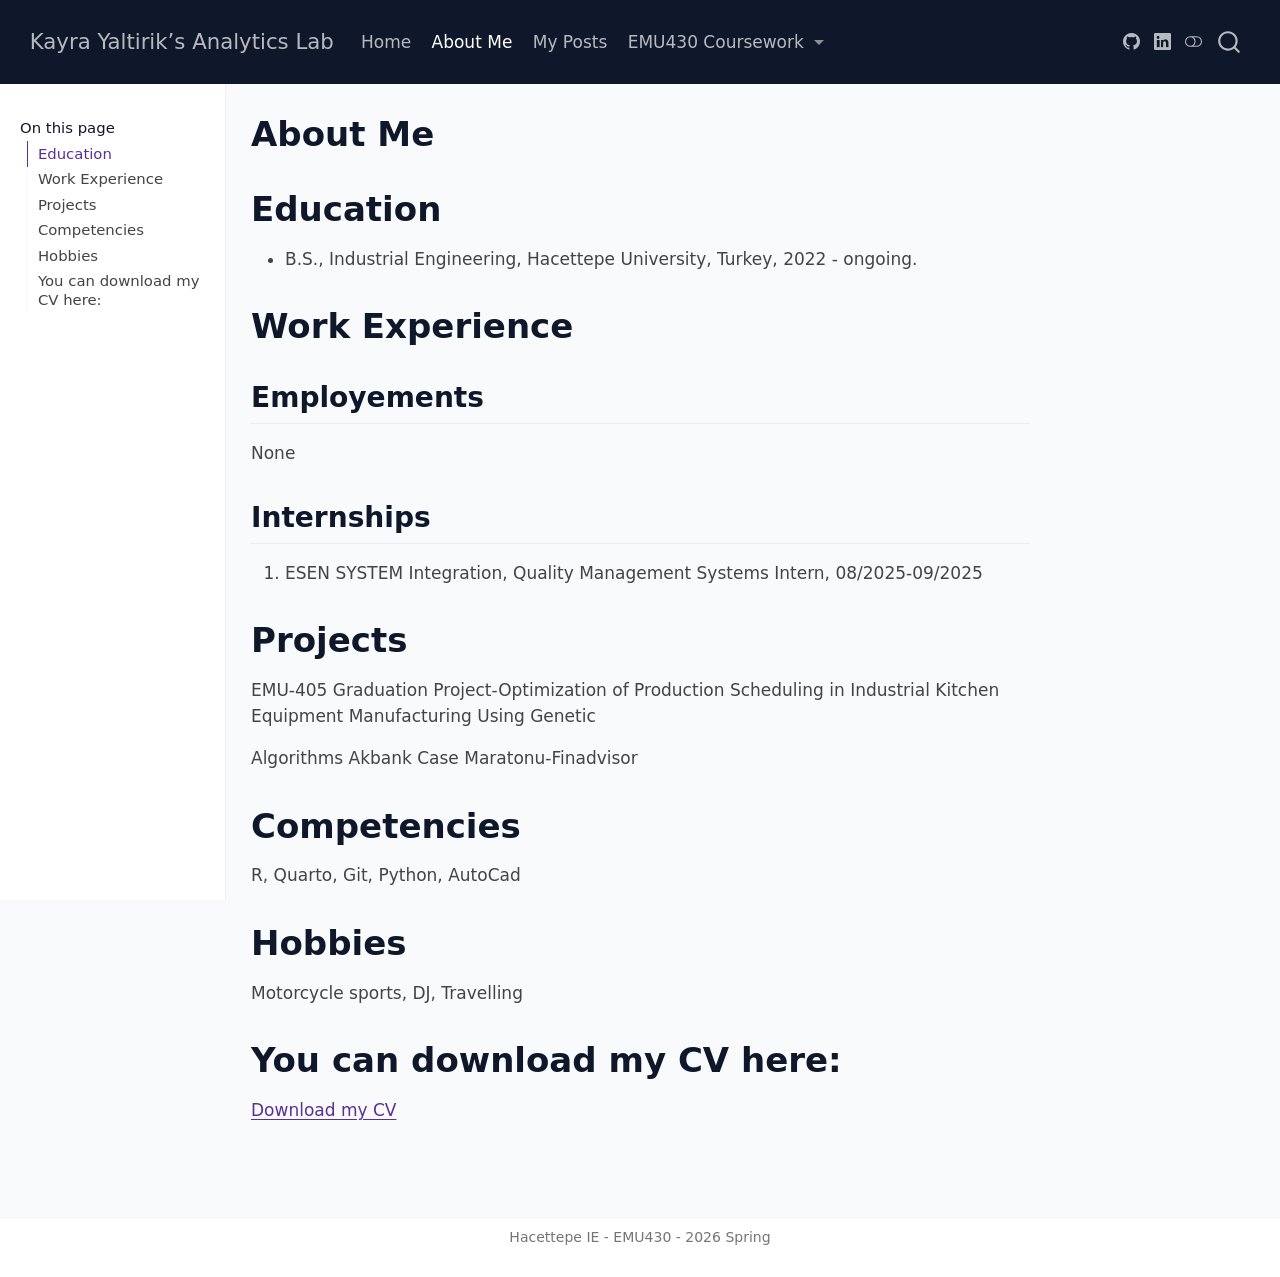
==== commit 3ea8fe0b: "." ====
--- a/docs/about.html
+++ b/docs/about.html
@@ -312,6 +312,7 @@
   <li><a href="#projects" id="toc-projects" class="nav-link" data-scroll-target="#projects">Projects</a></li>
   <li><a href="#competencies" id="toc-competencies" class="nav-link" data-scroll-target="#competencies">Competencies</a></li>
   <li><a href="#hobbies" id="toc-hobbies" class="nav-link" data-scroll-target="#hobbies">Hobbies</a></li>
+  <li><a href="#you-can-download-my-cv-here" id="toc-you-can-download-my-cv-here" class="nav-link" data-scroll-target="#you-can-download-my-cv-here">You can download my CV here:</a></li>
   </ul>
 </nav>
 </nav>
@@ -374,7 +375,9 @@
 <h1>Hobbies</h1>
 <p>Motorcycle sports, DJ, Travelling</p>
 <p>
-</p><p>You can download my CV here:</p>
+</p></section>
+<section id="you-can-download-my-cv-here" class="level1">
+<h1>You can download my CV here:</h1>
 <a href="cv.pdf" target="_blank">Download my CV</a>
 <p></p>
 
